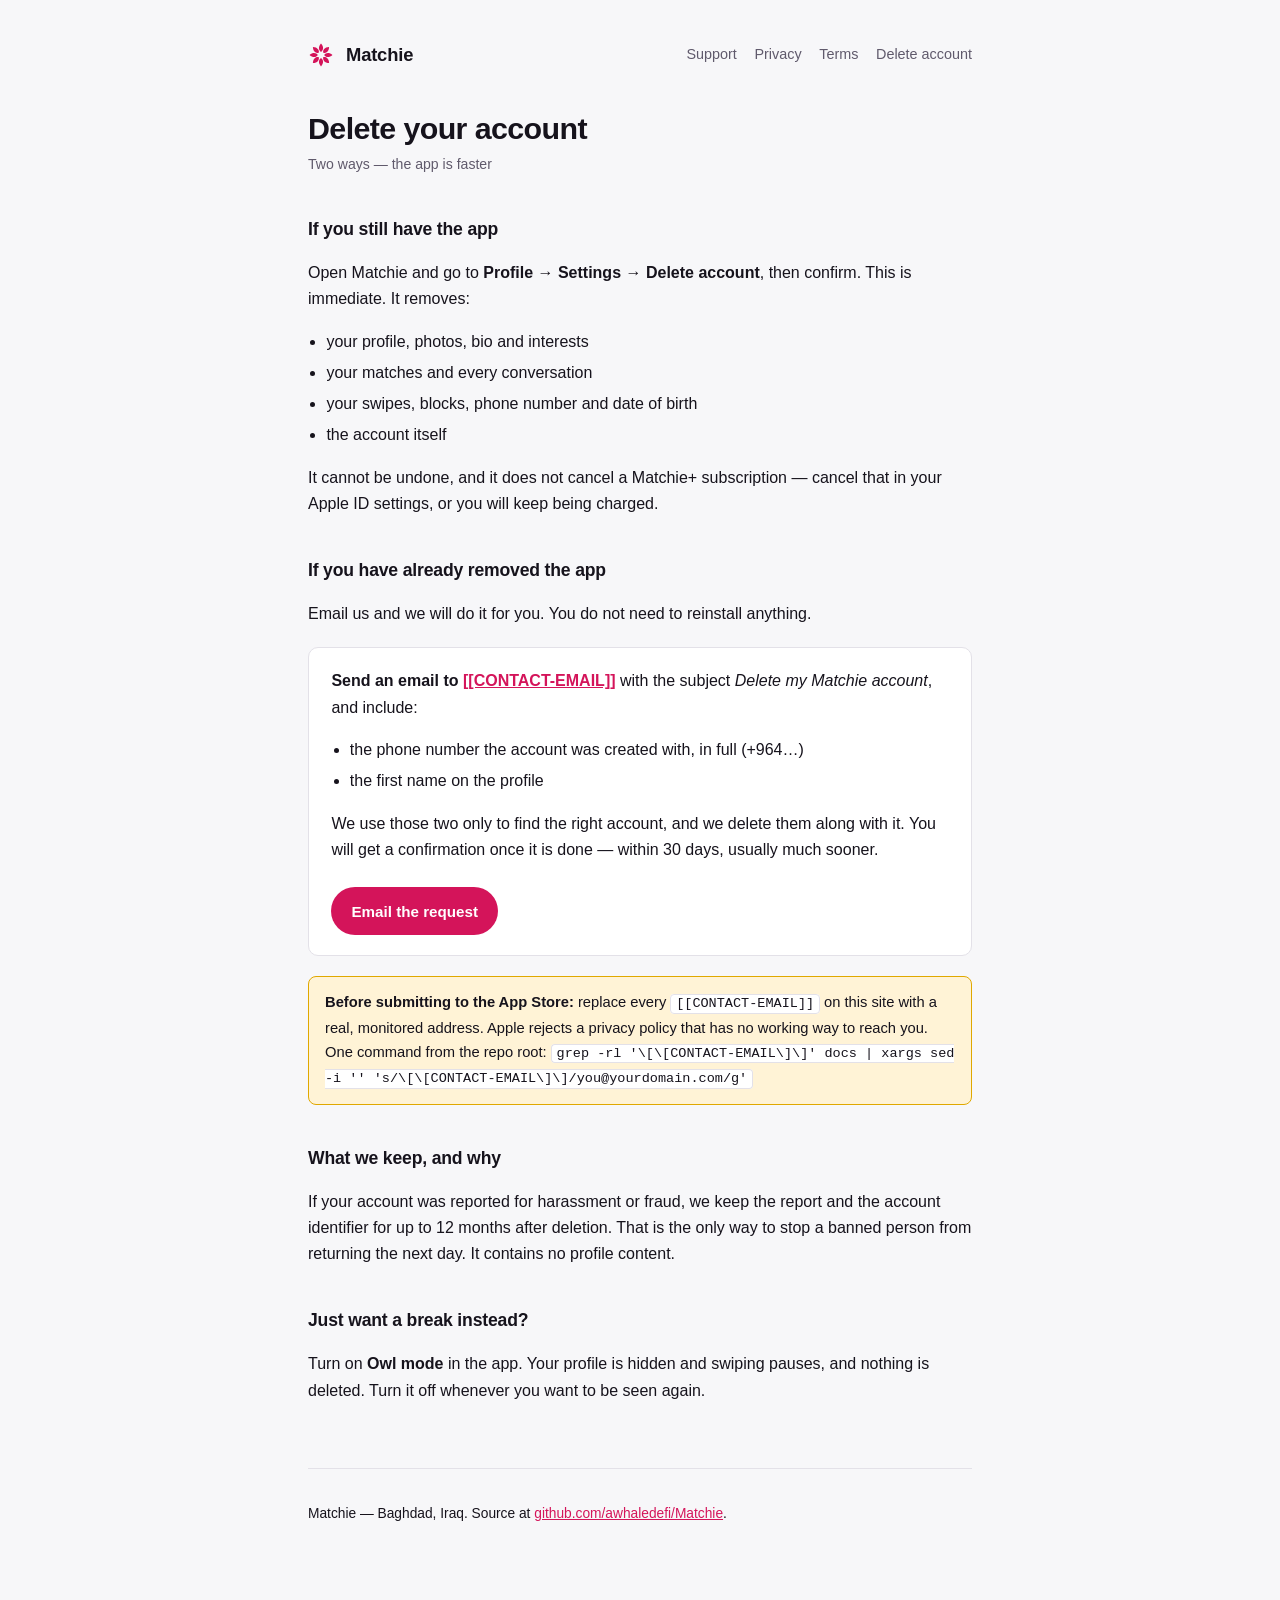
==== delete-account.html @ edc6c0b4 "Support and legal pages for Matchie Privacy policy, terms of use, a support page, and a web account-" ====
<!doctype html>
<html lang="en">
<head>
<meta charset="utf-8">
<meta name="viewport" content="width=device-width, initial-scale=1">
<title>Matchie — Delete your account</title>
<meta name="description" content="Request deletion of your Matchie account and data, with or without the app installed.">
<link rel="stylesheet" href="style.css">
</head>
<body>
<div class="wrap">
<header>
  <svg width="26" height="26" viewBox="-50 -50 100 100" aria-hidden="true">
    <g fill="#D4145A"><path d="M0-12C-9-18-12-31 0-44 12-31 9-18 0-12Z" transform="rotate(0)"/><path d="M0-12C-9-18-12-31 0-44 12-31 9-18 0-12Z" transform="rotate(45)"/><path d="M0-12C-9-18-12-31 0-44 12-31 9-18 0-12Z" transform="rotate(90)"/><path d="M0-12C-9-18-12-31 0-44 12-31 9-18 0-12Z" transform="rotate(135)"/><path d="M0-12C-9-18-12-31 0-44 12-31 9-18 0-12Z" transform="rotate(180)"/><path d="M0-12C-9-18-12-31 0-44 12-31 9-18 0-12Z" transform="rotate(225)"/><path d="M0-12C-9-18-12-31 0-44 12-31 9-18 0-12Z" transform="rotate(270)"/><path d="M0-12C-9-18-12-31 0-44 12-31 9-18 0-12Z" transform="rotate(315)"/></g>
  </svg>
  <b>Matchie</b>
  <nav>
    <a href="index.html">Support</a>
    <a href="privacy.html">Privacy</a>
    <a href="terms.html">Terms</a>
    <a href="delete-account.html">Delete account</a>
  </nav>
</header>

<h1>Delete your account</h1>
<p class="updated">Two ways &mdash; the app is faster</p>

<h2>If you still have the app</h2>
<p>Open Matchie and go to <b>Profile &rarr; Settings &rarr; Delete account</b>, then
confirm. This is immediate. It removes:</p>
<ul>
  <li>your profile, photos, bio and interests</li>
  <li>your matches and every conversation</li>
  <li>your swipes, blocks, phone number and date of birth</li>
  <li>the account itself</li>
</ul>
<p>It cannot be undone, and it does not cancel a Matchie+ subscription &mdash; cancel
that in your Apple ID settings, or you will keep being charged.</p>

<h2>If you have already removed the app</h2>
<p>Email us and we will do it for you. You do not need to reinstall anything.</p>

<div class="card">
  <p style="margin-top:0"><b>Send an email to
    <a href="mailto:[[CONTACT-EMAIL]]?subject=Delete%20my%20Matchie%20account">[[CONTACT-EMAIL]]</a></b>
    with the subject <i>Delete my Matchie account</i>, and include:</p>
  <ul>
    <li>the phone number the account was created with, in full (+964&hellip;)</li>
    <li>the first name on the profile</li>
  </ul>
  <p>We use those two only to find the right account, and we delete them along with it.
     You will get a confirmation once it is done &mdash; within 30 days, usually much sooner.</p>
  <a class="btn" href="mailto:[[CONTACT-EMAIL]]?subject=Delete%20my%20Matchie%20account">Email the request</a>
</div>

<div class="todo"><b>Before submitting to the App Store:</b> replace every <code>[[CONTACT-EMAIL]]</code> on this site with a real, monitored address. Apple rejects a privacy policy that has no working way to reach you. One command from the repo root: <code>grep -rl '\[\[CONTACT-EMAIL\]\]' docs | xargs sed -i '' 's/\[\[CONTACT-EMAIL\]\]/you@yourdomain.com/g'</code></div>

<h2>What we keep, and why</h2>
<p>If your account was reported for harassment or fraud, we keep the report and the
account identifier for up to 12 months after deletion. That is the only way to stop
a banned person from returning the next day. It contains no profile content.</p>

<h2>Just want a break instead?</h2>
<p>Turn on <b>Owl mode</b> in the app. Your profile is hidden and swiping pauses,
and nothing is deleted. Turn it off whenever you want to be seen again.</p>
<footer>
  <p>Matchie &mdash; Baghdad, Iraq. Source at
     <a href="https://github.com/awhaledefi/Matchie">github.com/awhaledefi/Matchie</a>.</p>
</footer>
</div>
</body>
</html>
---- style.css ----
/* Matchie support & legal pages. Deliberately plain: these are documents, not
   marketing. Same accent as the app so they don't feel like someone else's site. */
:root {
  --ground: #F7F7F9;
  --surface: #FFFFFF;
  --line: #E3E1E8;
  --text: #16131C;
  --dim: #605A6C;
  --accent: #D4145A;
  --warn-bg: #FFF3D6;
  --warn-line: #E0A800;
}
@media (prefers-color-scheme: dark) {
  :root {
    --ground: #0F0B13;
    --surface: #191320;
    --line: #322A3C;
    --text: #F0ECF3;
    --dim: #A79EB2;
    --accent: #FF6D9C;
    --warn-bg: #2E2411;
    --warn-line: #8A6A16;
  }
}
* { box-sizing: border-box; }
body {
  margin: 0;
  background: var(--ground);
  color: var(--text);
  font: 16px/1.65 -apple-system, BlinkMacSystemFont, "Segoe UI", Roboto, Helvetica, Arial, sans-serif;
  -webkit-text-size-adjust: 100%;
}
.wrap { max-width: 44rem; margin: 0 auto; padding: 2.5rem 1.25rem 5rem; }
header { display: flex; align-items: center; gap: .75rem; margin-bottom: 2.5rem; }
header svg { flex: 0 0 auto; }
header b { font-size: 1.15rem; letter-spacing: -.01em; }
nav { margin-left: auto; display: flex; gap: 1.1rem; font-size: .9rem; }
nav a { color: var(--dim); text-decoration: none; }
nav a:hover, nav a:focus-visible { color: var(--accent); text-decoration: underline; }
h1 { font-size: 1.9rem; line-height: 1.2; margin: 0 0 .4rem; letter-spacing: -.02em; }
h2 { font-size: 1.1rem; margin: 2.4rem 0 .6rem; letter-spacing: -.01em; }
h3 { font-size: .98rem; margin: 1.5rem 0 .4rem; }
p, li { color: var(--text); }
.dim { color: var(--dim); }
.updated { color: var(--dim); font-size: .88rem; margin: 0 0 2rem; }
ul { padding-left: 1.15rem; }
li { margin: .3rem 0; }
a { color: var(--accent); }
table { border-collapse: collapse; width: 100%; margin: 1rem 0; font-size: .94rem; }
th, td { text-align: left; padding: .55rem .7rem; border-bottom: 1px solid var(--line); vertical-align: top; }
th { font-size: .78rem; text-transform: uppercase; letter-spacing: .06em; color: var(--dim); }
.card { background: var(--surface); border: 1px solid var(--line); border-radius: 10px; padding: 1.25rem 1.4rem; margin: 1.25rem 0; }
.todo {
  background: var(--warn-bg);
  border: 1px solid var(--warn-line);
  border-radius: 8px;
  padding: .85rem 1rem;
  font-size: .92rem;
  margin: 1.25rem 0;
}
code { font-family: ui-monospace, SFMono-Regular, Menlo, monospace; font-size: .92em; background: var(--surface); border: 1px solid var(--line); border-radius: 4px; padding: .1em .35em; }
footer { margin-top: 4rem; padding-top: 1.25rem; border-top: 1px solid var(--line); color: var(--dim); font-size: .86rem; }
.btn {
  display: inline-block; margin-top: .5rem;
  background: var(--accent); color: #fff; text-decoration: none;
  padding: .7rem 1.25rem; border-radius: 999px; font-weight: 600; font-size: .95rem;
}
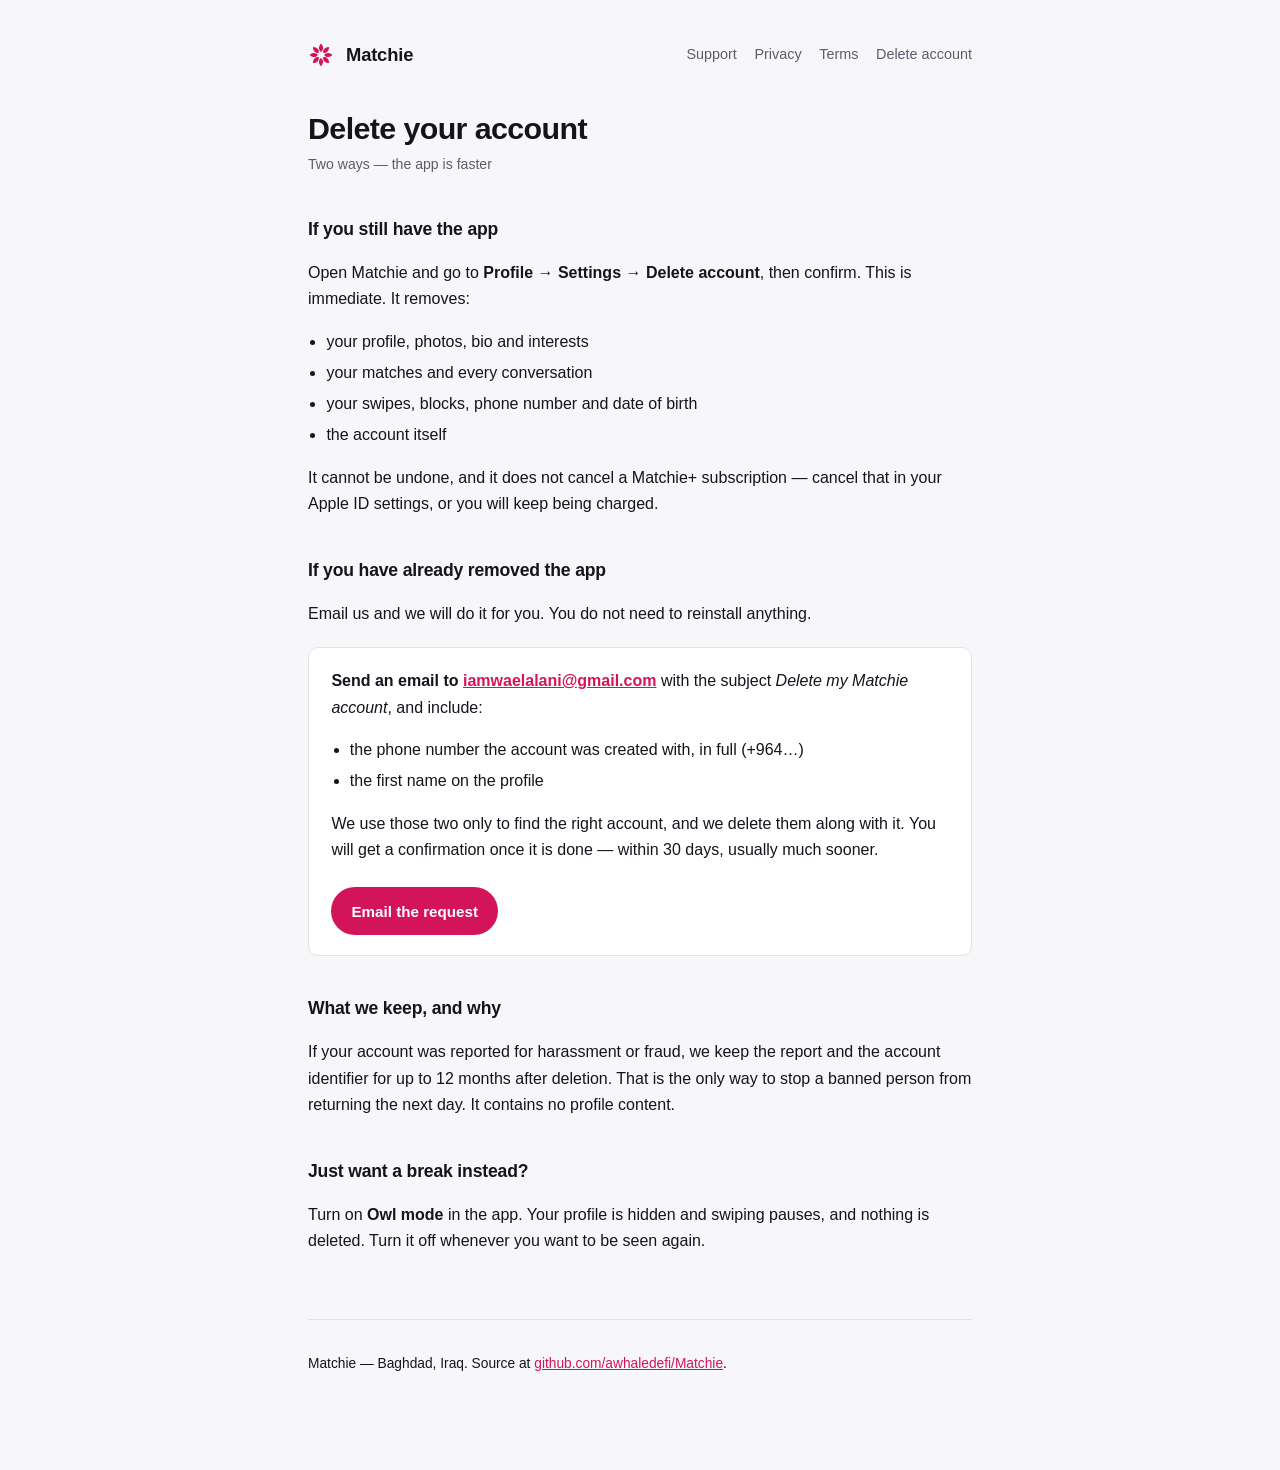
==== commit 52ab2755: "Real contact address on every page iamwaelalani@gmail.com replaces the [[CONTACT-EMAIL]] placeholder" ====
--- a/delete-account.html
+++ b/delete-account.html
@@ -42,7 +42,7 @@
 
 <div class="card">
   <p style="margin-top:0"><b>Send an email to
-    <a href="mailto:[[CONTACT-EMAIL]]?subject=Delete%20my%20Matchie%20account">[[CONTACT-EMAIL]]</a></b>
+    <a href="mailto:iamwaelalani@gmail.com?subject=Delete%20my%20Matchie%20account">iamwaelalani@gmail.com</a></b>
     with the subject <i>Delete my Matchie account</i>, and include:</p>
   <ul>
     <li>the phone number the account was created with, in full (+964&hellip;)</li>
@@ -50,10 +50,8 @@
   </ul>
   <p>We use those two only to find the right account, and we delete them along with it.
      You will get a confirmation once it is done &mdash; within 30 days, usually much sooner.</p>
-  <a class="btn" href="mailto:[[CONTACT-EMAIL]]?subject=Delete%20my%20Matchie%20account">Email the request</a>
+  <a class="btn" href="mailto:iamwaelalani@gmail.com?subject=Delete%20my%20Matchie%20account">Email the request</a>
 </div>
-
-<div class="todo"><b>Before submitting to the App Store:</b> replace every <code>[[CONTACT-EMAIL]]</code> on this site with a real, monitored address. Apple rejects a privacy policy that has no working way to reach you. One command from the repo root: <code>grep -rl '\[\[CONTACT-EMAIL\]\]' docs | xargs sed -i '' 's/\[\[CONTACT-EMAIL\]\]/you@yourdomain.com/g'</code></div>
 
 <h2>What we keep, and why</h2>
 <p>If your account was reported for harassment or fraud, we keep the report and the
--- a/style.css
+++ b/style.css
@@ -7,8 +7,6 @@
   --text: #16131C;
   --dim: #605A6C;
   --accent: #D4145A;
-  --warn-bg: #FFF3D6;
-  --warn-line: #E0A800;
 }
 @media (prefers-color-scheme: dark) {
   :root {
@@ -18,8 +16,6 @@
     --text: #F0ECF3;
     --dim: #A79EB2;
     --accent: #FF6D9C;
-    --warn-bg: #2E2411;
-    --warn-line: #8A6A16;
   }
 }
 * { box-sizing: border-box; }
@@ -50,14 +46,6 @@
 th, td { text-align: left; padding: .55rem .7rem; border-bottom: 1px solid var(--line); vertical-align: top; }
 th { font-size: .78rem; text-transform: uppercase; letter-spacing: .06em; color: var(--dim); }
 .card { background: var(--surface); border: 1px solid var(--line); border-radius: 10px; padding: 1.25rem 1.4rem; margin: 1.25rem 0; }
-.todo {
-  background: var(--warn-bg);
-  border: 1px solid var(--warn-line);
-  border-radius: 8px;
-  padding: .85rem 1rem;
-  font-size: .92rem;
-  margin: 1.25rem 0;
-}
 code { font-family: ui-monospace, SFMono-Regular, Menlo, monospace; font-size: .92em; background: var(--surface); border: 1px solid var(--line); border-radius: 4px; padding: .1em .35em; }
 footer { margin-top: 4rem; padding-top: 1.25rem; border-top: 1px solid var(--line); color: var(--dim); font-size: .86rem; }
 .btn {
